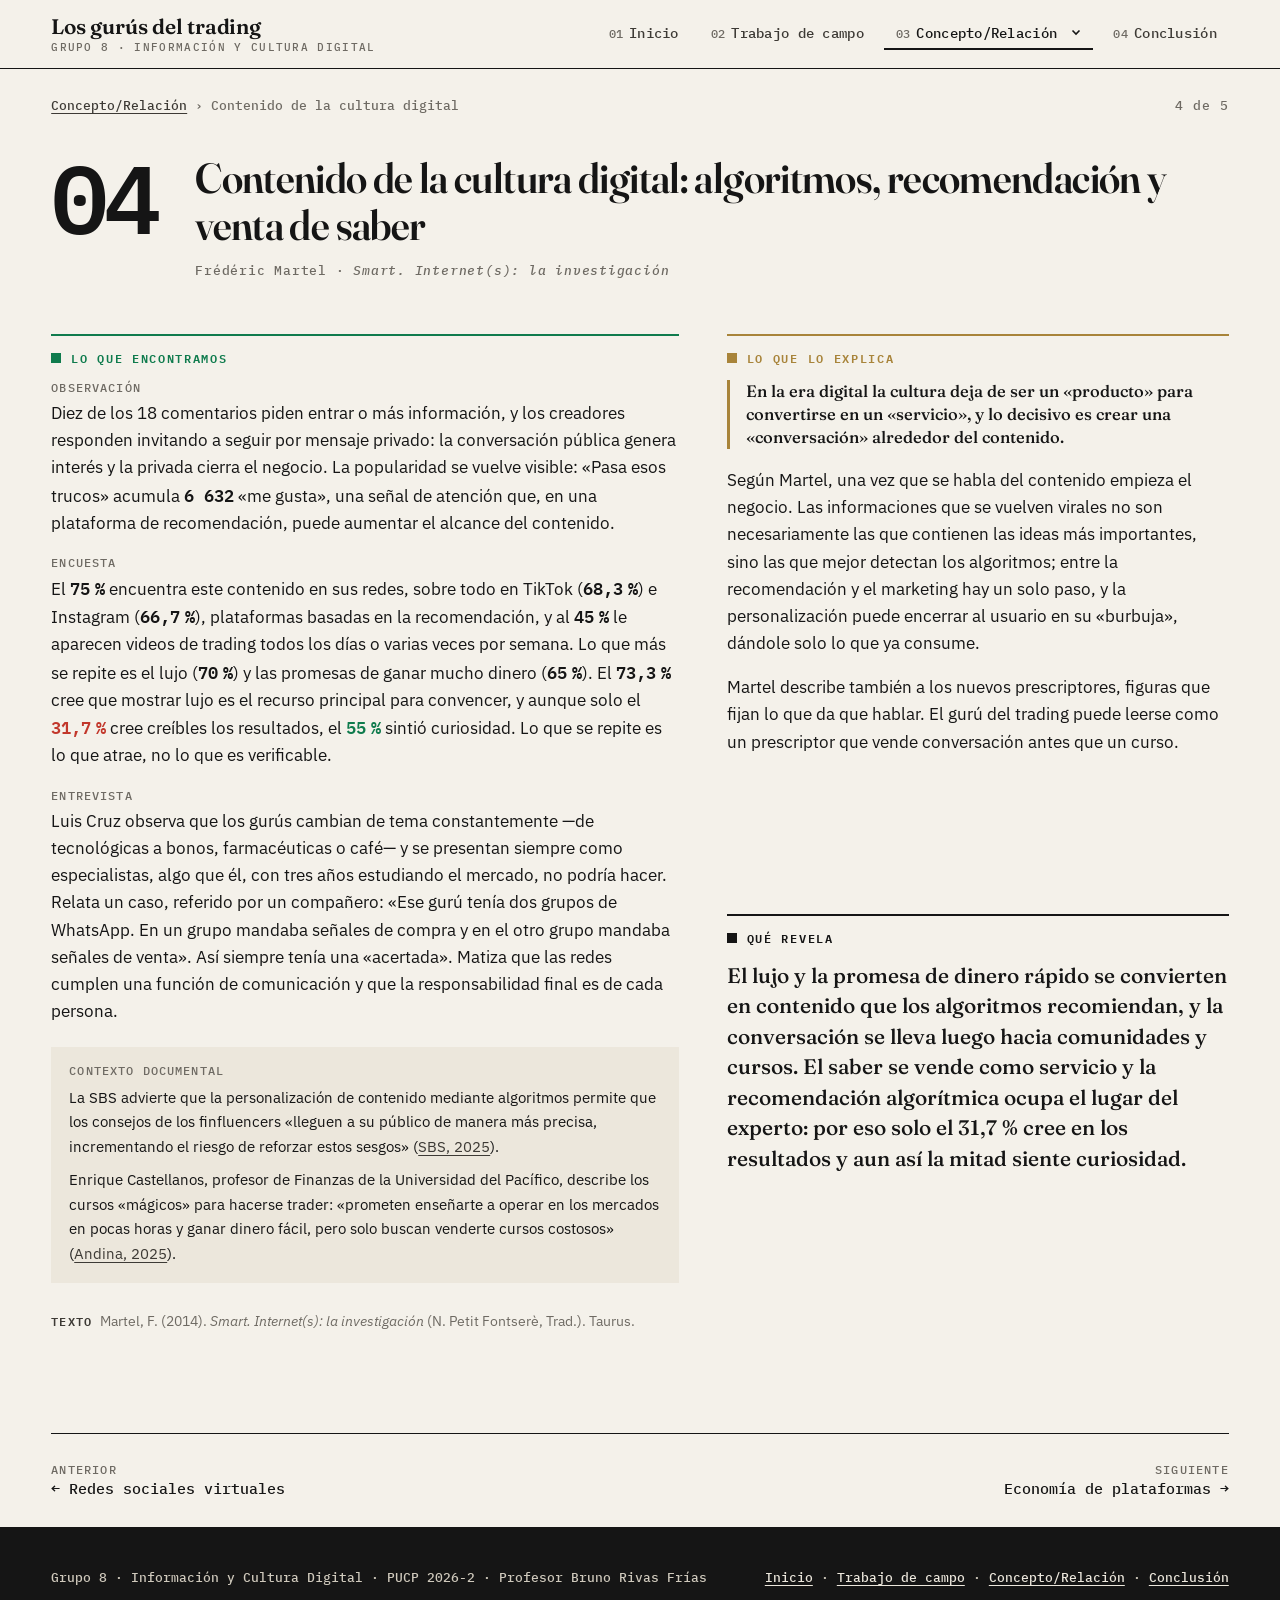
==== concepto-contenido-digital.html @ fb27502b "Estructura de la referencia: Concepto/Relación con subpáginas, orden observación-encuesta-entrevista" ====
<!doctype html>
<html lang="es">
<head>
<meta charset="utf-8">
<meta name="viewport" content="width=device-width, initial-scale=1">
<title>Contenido de la cultura digital · Concepto/Relación · Los gurús del trading</title>
<meta name="description" content="Contenido de la cultura digital: algoritmos, recomendación y venta de saber. Relación entre el trabajo de campo y el texto de Martel.">
<meta name="robots" content="noindex, nofollow">
<link rel="icon" href="data:image/svg+xml,<svg xmlns='http://www.w3.org/2000/svg' viewBox='0 0 32 32'><rect width='32' height='32' fill='%23151515'/><path d='M6 22l6-7 5 4 9-11' stroke='%234FC48A' stroke-width='3' fill='none'/></svg>">
<link rel="preconnect" href="https://fonts.googleapis.com">
<link rel="preconnect" href="https://fonts.gstatic.com" crossorigin>
<link href="https://fonts.googleapis.com/css2?family=Fraunces:ital,opsz,wght@0,9..144,500;0,9..144,600;1,9..144,500&family=IBM+Plex+Mono:wght@500;600&family=IBM+Plex+Sans:wght@400;600&display=swap" rel="stylesheet">
<link rel="stylesheet" href="estilos.css">
</head>
<body>
<a class="saltar" href="#contenido">Saltar al contenido</a>

<header class="cabecera">
  <div class="cabecera__fila">
    <a class="marca" href="index.html">Los gurús del trading<span>Grupo 8 · Información y Cultura Digital</span></a>
    <button class="boton-menu" aria-expanded="false" aria-controls="menu">Menú</button>
    <nav aria-label="Secciones">
      <ul class="menu" id="menu">
        <li><a href="index.html"><small>01</small>Inicio</a></li>
        <li><a href="trabajo-de-campo.html"><small>02</small>Trabajo de campo</a></li>
        <li class="tiene-sub"><a href="conceptos.html" aria-current="page"><small>03</small>Concepto/Relación <svg class="flechita" width="10" height="10" viewBox="0 0 10 10" aria-hidden="true"><path d="M1.5 3.5 5 7l3.5-3.5" fill="none" stroke="currentColor" stroke-width="1.6"/></svg></a>
          <ul class="submenu" aria-label="Conceptos">
            <li><a href="concepto-cultura-digital.html"><small>01</small>Cultura digital</a></li>
            <li><a href="concepto-identidad-digital.html"><small>02</small>Identidad digital</a></li>
            <li><a href="concepto-redes-sociales-virtuales.html"><small>03</small>Redes sociales virtuales</a></li>
            <li><a href="concepto-contenido-digital.html" aria-current="page"><small>04</small>Contenido de la cultura digital</a></li>
            <li><a href="concepto-economia-de-plataformas.html"><small>05</small>Economía de plataformas</a></li>
          </ul>
        </li>
        <li><a href="conclusiones.html"><small>04</small>Conclusión</a></li>
      </ul>
    </nav>
  </div>
</header>

<main id="contenido">
  <div class="envoltura">
    <nav class="miga" aria-label="Ruta"><a href="conceptos.html">Concepto/Relación</a> <span aria-hidden="true">›</span> <span>Contenido de la cultura digital</span> <span class="miga__n">4 de 5</span></nav>
  </div>
  <article class="concepto concepto--pagina" id="contenido-digital">
    <div class="envoltura">
      <header class="concepto__cabeza">
        <span class="concepto__n">04</span>
        <div>
          <h2>Contenido de la cultura digital: algoritmos, recomendación y venta de saber</h2>
          <p class="autor">Frédéric Martel · <i>Smart. Internet(s): la investigación</i></p>
        </div>
      </header>
      <div class="tres">
        <section class="encontramos aparece">
          <h4>Lo que encontramos</h4>
          <p class="dato"><span class="tipo">Observación</span>Diez de los 18 comentarios piden entrar o más información, y los creadores responden invitando a seguir por mensaje privado: la conversación pública genera interés y la privada cierra el negocio. La popularidad se vuelve visible: «Pasa esos trucos» acumula <span class="cifra">6 632</span> «me gusta», una señal de atención que, en una plataforma de recomendación, puede aumentar el alcance del contenido.</p>
          <p class="dato"><span class="tipo">Encuesta</span>El <span class="cifra">75&#8239;%</span> encuentra este contenido en sus redes, sobre todo en TikTok (<span class="cifra">68,3&#8239;%</span>) e Instagram (<span class="cifra">66,7&#8239;%</span>), plataformas basadas en la recomendación, y al <span class="cifra">45&#8239;%</span> le aparecen videos de trading todos los días o varias veces por semana. Lo que más se repite es el lujo (<span class="cifra">70&#8239;%</span>) y las promesas de ganar mucho dinero (<span class="cifra">65&#8239;%</span>). El <span class="cifra">73,3&#8239;%</span> cree que mostrar lujo es el recurso principal para convencer, y aunque solo el <span class="cifra cifra--r">31,7&#8239;%</span> cree creíbles los resultados, el <span class="cifra cifra--v">55&#8239;%</span> sintió curiosidad. Lo que se repite es lo que atrae, no lo que es verificable.</p>
          <p class="dato"><span class="tipo">Entrevista</span>Luis Cruz observa que los gurús cambian de tema constantemente —de tecnológicas a bonos, farmacéuticas o café— y se presentan siempre como especialistas, algo que él, con tres años estudiando el mercado, no podría hacer. Relata un caso, referido por un compañero: «Ese gurú tenía dos grupos de WhatsApp. En un grupo mandaba señales de compra y en el otro grupo mandaba señales de venta». Así siempre tenía una «acertada». Matiza que las redes cumplen una función de comunicación y que la responsabilidad final es de cada persona.</p>
          <div class="casos">
            <span class="tipo">Contexto documental</span>
            <p>La SBS advierte que la personalización de contenido mediante algoritmos permite que los consejos de los finfluencers «lleguen a su público de manera más precisa, incrementando el riesgo de reforzar estos sesgos» (<a href="https://www.sbs.gob.pe/boletin/detalleboletin/idbulletin/2353" target="_blank" rel="noopener">SBS, 2025</a>).</p>
            <p>Enrique Castellanos, profesor de Finanzas de la Universidad del Pacífico, describe los cursos «mágicos» para hacerse trader: «prometen enseñarte a operar en los mercados en pocas horas y ganar dinero fácil, pero solo buscan venderte cursos costosos» (<a href="https://andina.pe/agencia/noticia-cuidado-las-promesas-dinero-facil-como-reconocer-y-evitar-estafas-financieras-1019985.aspx" target="_blank" rel="noopener">Andina, 2025</a>).</p>
          </div>
        </section>
        <section class="explica aparece">
          <h4>Lo que lo explica</h4>
          <p class="destacado">En la era digital la cultura deja de ser un «producto» para convertirse en un «servicio», y lo decisivo es crear una «conversación» alrededor del contenido.</p>
          <p>Según Martel, una vez que se habla del contenido empieza el negocio. Las informaciones que se vuelven virales no son necesariamente las que contienen las ideas más importantes, sino las que mejor detectan los algoritmos; entre la recomendación y el marketing hay un solo paso, y la personalización puede encerrar al usuario en su «burbuja», dándole solo lo que ya consume.</p>
          <p>Martel describe también a los nuevos prescriptores, figuras que fijan lo que da que hablar. El gurú del trading puede leerse como un prescriptor que vende conversación antes que un curso.</p>
        </section>
        <section class="revela aparece">
          <h4>Qué revela</h4>
          <p>El lujo y la promesa de dinero rápido se convierten en contenido que los algoritmos recomiendan, y la conversación se lleva luego hacia comunidades y cursos. El saber se vende como servicio y la recomendación algorítmica ocupa el lugar del experto: por eso solo el 31,7 % cree en los resultados y aun así la mitad siente curiosidad.</p>
        </section>
      </div>
      <p class="ref"><b>Texto</b>Martel, F. (2014). <i>Smart. Internet(s): la investigación</i> (N. Petit Fontserè, Trad.). Taurus.</p>
    </div>
  </article>

  <div class="envoltura">
    <nav class="siguiente" aria-label="Páginas">
      <a href="concepto-redes-sociales-virtuales.html"><small>Anterior</small>← Redes sociales virtuales</a>
      <a href="concepto-economia-de-plataformas.html" style="text-align:right"><small>Siguiente</small>Economía de plataformas →</a>
    </nav>
  </div>
</main>
<footer class="pie">
  <div class="envoltura">
    <span>Grupo 8 · Información y Cultura Digital · PUCP 2026-2 · Profesor Bruno Rivas Frías</span>
    <span><a href="index.html">Inicio</a> · <a href="trabajo-de-campo.html">Trabajo de campo</a> · <a href="conceptos.html">Concepto/Relación</a> · <a href="conclusiones.html">Conclusión</a></span>
  </div>
</footer>
<script src="app.js"></script>
</body>
</html>
---- estilos.css ----
/* Los gurús del trading · Grupo 8 · Información y Cultura Digital (PUCP, 2026-2) */

:root {
  --papel: #F4F1EA;
  --papel-2: #ECE7DC;
  --tinta: #151515;
  --tinta-2: #3D3A35;
  --gris: #6E6A63;
  --linea: #D6CFC2;
  --verde: #0F7B4D;
  --rojo: #C2372B;
  --dorado: #A8843A;
  --noche: #0F1110;
  --noche-2: #1A1D1B;
  --noche-linea: #2C302D;
  --barra: #8F8574;
  --serif: "Fraunces", Georgia, "Times New Roman", serif;
  --sans: "IBM Plex Sans", "Segoe UI", system-ui, sans-serif;
  --mono: "IBM Plex Mono", ui-monospace, Consolas, monospace;
  --ancho: 1520px;
  --margen: clamp(16px, 4vw, 72px);
  --texto: 68ch;
}

* { box-sizing: border-box; }
html { scroll-behavior: smooth; -webkit-text-size-adjust: 100%; }
body {
  margin: 0;
  background: var(--papel);
  color: var(--tinta);
  font: 400 18px/1.65 var(--sans);
  text-rendering: optimizeLegibility;
}
img, video { max-width: 100%; display: block; }
a { color: inherit; text-decoration-thickness: 1px; text-underline-offset: 3px; }
a:hover { color: var(--verde); }
:focus-visible { outline: 2px solid var(--verde); outline-offset: 3px; }

.envoltura { width: min(var(--ancho), 100% - 2 * var(--margen)); margin-inline: auto; }
.saltar { position: absolute; left: -999px; top: 0; background: var(--tinta); color: var(--papel); padding: 8px 12px; z-index: 50; }
.saltar:focus { left: 8px; }

/* ---------- Cinta de cotizaciones ---------- */
.cinta {
  background: var(--noche);
  color: #E9E4D8;
  font: 500 13px/1 var(--mono);
  letter-spacing: .04em;
  overflow: hidden;
  white-space: nowrap;
  border-bottom: 1px solid #000;
}
.cinta__pista { display: inline-flex; padding: 9px 0; animation: correr 60s linear infinite; }
.cinta:hover .cinta__pista { animation-play-state: paused; }
.cinta__item { padding: 0 22px; border-right: 1px solid var(--noche-linea); }
.cinta__item b { font-weight: 600; margin-left: 8px; }
.sube { color: #4FC48A; }
.baja { color: #F07467; }
@keyframes correr { to { transform: translateX(-50%); } }
@media (prefers-reduced-motion: reduce) {
  .cinta__pista { animation: none; }
  html { scroll-behavior: auto; }
}

/* ---------- Cabecera ---------- */
.cabecera { border-bottom: 1px solid var(--tinta); background: var(--papel); position: sticky; top: 0; z-index: 20; }
.cabecera__fila { display: flex; align-items: center; justify-content: space-between; gap: 24px; min-height: 68px; padding-inline: var(--margen); }
.marca { font: 600 21px/1 var(--serif); text-decoration: none; letter-spacing: -.01em; }
.marca span { font: 500 11px/1 var(--mono); letter-spacing: .12em; text-transform: uppercase; color: var(--gris); display: block; margin-top: 5px; }
.menu { display: flex; gap: 8px; list-style: none; margin: 0; padding: 0; }
.menu > li { position: relative; }
.flechita { margin-left: 6px; vertical-align: 1px; }
.tiene-sub:hover .flechita, .tiene-sub:focus-within .flechita { transform: rotate(180deg); }
.submenu {
  display: none; position: absolute; top: 100%; right: 0; min-width: 300px;
  list-style: none; margin: 0; padding: 8px 0;
  background: var(--papel); border: 1px solid var(--tinta); box-shadow: 0 12px 28px rgba(21,21,21,.12); z-index: 30;
}
.tiene-sub:hover .submenu, .tiene-sub:focus-within .submenu { display: block; }
.submenu a { padding: 11px 18px; border-bottom: 0; font-size: 13.5px; white-space: nowrap; }
.submenu a:hover { background: var(--papel-2); }
.submenu a[aria-current="page"] { background: var(--papel-2); font-weight: 600; }
.menu a {
  display: block; padding: 8px 12px; text-decoration: none;
  font: 500 14px/1 var(--mono); letter-spacing: .02em; color: var(--tinta-2);
  border-bottom: 2px solid transparent;
}
.menu a:hover { color: var(--tinta); border-color: var(--linea); }
.menu a[aria-current="page"] { color: var(--tinta); border-color: var(--tinta); }
.menu a small { color: var(--gris); margin-right: 6px; }
.boton-menu { display: none; background: none; border: 1px solid var(--tinta); font: 500 13px/1 var(--mono); padding: 9px 12px; cursor: pointer; color: var(--tinta); }
@media (max-width: 820px) {
  .boton-menu { display: block; }
  .menu { display: none; position: absolute; top: 100%; left: 0; right: 0; flex-direction: column; gap: 0; background: var(--papel); border-bottom: 1px solid var(--tinta); padding: 8px var(--margen) 16px; }
  .submenu { display: block; position: static; min-width: 0; border: 0; box-shadow: none; padding: 0 0 4px 22px; background: none; }
  .submenu a { padding: 9px 0; white-space: normal; }
  .menu.abierto { display: flex; }
  .menu a { padding: 12px 0; font-size: 15px; }
}

/* ---------- Tipografía editorial ---------- */
.antetitulo { font: 500 12px/1.4 var(--mono); letter-spacing: .14em; text-transform: uppercase; color: var(--gris); margin: 0 0 14px; }
h1, h2, h3 { font-family: var(--serif); font-weight: 600; letter-spacing: -.015em; margin: 0; }
h1 { font-size: clamp(36px, 5.4vw, 68px); line-height: 1.04; font-variation-settings: "opsz" 144; }
h2 { font-size: clamp(28px, 3.4vw, 42px); line-height: 1.12; font-variation-settings: "opsz" 96; }
h3 { font-size: 23px; line-height: 1.25; }
p { margin: 0 0 1em; }
.entrada { font-size: 21px; line-height: 1.55; color: var(--tinta-2); max-width: var(--texto); }
.prosa { max-width: var(--texto); }
.prosa p:last-child { margin-bottom: 0; }
.cifra { font-family: var(--mono); font-weight: 600; white-space: nowrap; }
.cifra--v { color: var(--verde); }
.cifra--r { color: var(--rojo); }
q, .cita-texto { quotes: "«" "»"; }
.nota { font-size: 14px; color: var(--gris); line-height: 1.5; }

/* ---------- Secciones ---------- */
.seccion { padding: 72px 0; border-bottom: 1px solid var(--linea); scroll-margin-top: 64px; }
.seccion:last-of-type { border-bottom: 0; }
.seccion__cabeza { display: grid; grid-template-columns: 220px 1fr; gap: 32px; margin-bottom: 40px; align-items: start; }
.seccion__num { font: 500 13px/1.4 var(--mono); letter-spacing: .1em; text-transform: uppercase; color: var(--gris); padding-top: 10px; border-top: 2px solid var(--tinta); }
@media (max-width: 820px) {
  .seccion { padding: 52px 0; }
  .seccion__cabeza { grid-template-columns: 1fr; gap: 12px; margin-bottom: 28px; }
}

/* ---------- Portada ---------- */
.portada { padding: 64px 0 56px; border-bottom: 1px solid var(--tinta); }
.portada h1 { max-width: 21ch; }
.portada h1 em { font-style: italic; color: var(--verde); }
.portada .entrada { margin-top: 28px; }
.titulares { display: grid; grid-template-columns: repeat(3, 1fr); margin-top: 48px; border-top: 1px solid var(--tinta); }
.titular { padding: 22px 24px 4px 0; border-right: 1px solid var(--linea); margin-right: 24px; }
.titular:last-child { border-right: 0; margin-right: 0; }
.titular b { display: block; font: 600 clamp(44px, 6vw, 72px)/1 var(--mono); letter-spacing: -.03em; }
.titular span { display: block; font-size: 15px; line-height: 1.45; color: var(--tinta-2); margin-top: 10px; max-width: 30ch; }
@media (max-width: 720px) {
  .titulares { grid-template-columns: 1fr; }
  .titular { border-right: 0; margin-right: 0; border-bottom: 1px solid var(--linea); padding-bottom: 18px; }
}

/* ---------- Ficha tema · pregunta · caso ---------- */
.ficha { display: grid; grid-template-columns: repeat(3, 1fr); border-top: 1px solid var(--tinta); }
.ficha > div { padding: 20px 24px 0 0; }
.ficha > div + div { padding-left: 24px; border-left: 1px solid var(--linea); }
.ficha dt { font: 500 12px/1 var(--mono); letter-spacing: .14em; text-transform: uppercase; color: var(--gris); margin-bottom: 12px; }
.ficha dd { margin: 0; font-size: 17px; }
.ficha .grande { font: 500 22px/1.35 var(--serif); }
@media (max-width: 820px) {
  .ficha { grid-template-columns: 1fr; }
  .ficha > div + div { padding-left: 0; border-left: 0; border-top: 1px solid var(--linea); margin-top: 20px; }
}

/* ---------- Índice de la web ---------- */
.indice { list-style: none; margin: 0; padding: 0; border-top: 1px solid var(--tinta); }
.indice li { border-bottom: 1px solid var(--linea); }
.indice a { display: grid; grid-template-columns: 64px 1fr auto; gap: 16px; align-items: baseline; padding: 22px 0; text-decoration: none; }
.indice a:hover h3 { text-decoration: underline; text-decoration-thickness: 1px; }
.indice .n { font: 500 14px/1 var(--mono); color: var(--gris); }
.indice p { margin: 6px 0 0; color: var(--tinta-2); font-size: 16px; }
.indice .flecha { font: 500 20px/1 var(--mono); }

/* ---------- Franja oscura ---------- */
.oscuro { background: var(--noche); color: #ECE7DC; border-bottom: 0; }
.oscuro .antetitulo, .oscuro .seccion__num, .oscuro .nota { color: #9C978C; }
.oscuro .seccion__num { border-top-color: #ECE7DC; }
.oscuro a:hover { color: #4FC48A; }

/* ---------- Video ---------- */
.video { position: relative; background: #000; border: 1px solid var(--noche-linea); }
.video video { width: 100%; aspect-ratio: 16 / 9; background: #000; }
a.video { position: relative; }
a.video::after {
  content: "▶  Ver la entrevista"; position: absolute; left: 24px; bottom: 24px;
  font: 600 14px/1 var(--mono); letter-spacing: .04em; color: var(--noche);
  background: #4FC48A; padding: 14px 18px; transition: transform 160ms;
}
a.video:hover::after { transform: translateY(-2px); }
.video__pie { display: flex; flex-wrap: wrap; justify-content: space-between; gap: 8px 24px; font: 500 13px/1.5 var(--mono); color: #9C978C; margin-top: 12px; }

/* ---------- Metodología ---------- */
.metodo { display: grid; grid-template-columns: repeat(3, 1fr); border-top: 1px solid var(--tinta); }
.metodo article { padding: 22px 24px 0 0; }
.metodo article + article { padding-left: 24px; border-left: 1px solid var(--linea); }
.metodo h3 { margin-bottom: 10px; }
.metodo dl { margin: 14px 0 0; display: grid; grid-template-columns: auto 1fr; gap: 6px 14px; font-size: 15px; }
.metodo dt { font: 500 12px/1.9 var(--mono); letter-spacing: .08em; text-transform: uppercase; color: var(--gris); }
.metodo dd { margin: 0; }
.metodo .grande { font: 600 46px/1 var(--mono); letter-spacing: -.03em; display: block; margin: 4px 0 8px; }
@media (max-width: 900px) {
  .metodo { grid-template-columns: 1fr; }
  .metodo article + article { padding-left: 0; border-left: 0; border-top: 1px solid var(--linea); margin-top: 24px; }
}

/* ---------- Gráficos de la encuesta ---------- */
.graficos { display: grid; grid-template-columns: repeat(2, 1fr); gap: 0 48px; }
@media (max-width: 900px) { .graficos { grid-template-columns: 1fr; } }
.grafico { border-top: 1px solid var(--tinta); padding: 18px 0 34px; margin: 0; }
.grafico h3 { font: 600 19px/1.35 var(--serif); margin-bottom: 4px; }
.grafico .pregunta-n { font: 500 12px/1 var(--mono); letter-spacing: .1em; color: var(--gris); display: block; margin-bottom: 8px; }
.grafico .meta { font: 500 12px/1.4 var(--mono); color: var(--gris); margin: 0 0 16px; }
.filas { list-style: none; margin: 0; padding: 0; }
.fila { display: grid; grid-template-columns: minmax(120px, 38%) 1fr 104px; gap: 12px; align-items: center; padding: 5px 0; position: relative; cursor: default; }
.fila__etiqueta { font-size: 14.5px; line-height: 1.3; color: var(--tinta-2); }
.fila__pista { height: 14px; position: relative; }
.fila__barra {
  position: absolute; inset: 0 auto 0 0; width: 0;
  background: var(--barra); border-radius: 0 4px 4px 0;
  transition: width 900ms cubic-bezier(.2,.7,.2,1);
}
.fila--destacada .fila__barra { background: var(--tinta); }
.fila--destacada .fila__etiqueta { color: var(--tinta); font-weight: 600; }
.fila__valor { font: 500 13.5px/1 var(--mono); text-align: right; color: var(--tinta-2); white-space: nowrap; }
.fila--destacada .fila__valor { color: var(--tinta); font-weight: 600; }
.fila:hover .fila__barra { filter: brightness(1.15); }
.fila:hover { background: linear-gradient(90deg, transparent, rgba(21,21,21,.04) 40%, transparent); }
@media (prefers-reduced-motion: reduce) { .fila__barra { transition: none; } }
@media (max-width: 520px) {
  .fila { grid-template-columns: 1fr 88px; gap: 4px 10px; }
  .fila__etiqueta { grid-column: 1 / -1; }
}
.hallazgo { margin: 16px 0 0; font-size: 15.5px; line-height: 1.5; padding-left: 14px; border-left: 3px solid var(--verde); }
.hallazgo--r { border-left-color: var(--rojo); }
.original { margin-top: 14px; }
.original summary { font: 500 12.5px/1 var(--mono); color: var(--gris); cursor: pointer; list-style: none; display: inline-block; padding: 6px 0; border-bottom: 1px dashed var(--gris); }
.original summary::-webkit-details-marker { display: none; }
.original summary:hover { color: var(--tinta); border-color: var(--tinta); }
.original img { margin-top: 12px; border: 1px solid var(--linea); background: #fff; }

.globo {
  position: fixed; z-index: 40; pointer-events: none;
  background: var(--tinta); color: var(--papel);
  font: 500 12.5px/1.4 var(--mono); padding: 8px 10px;
  max-width: 260px; opacity: 0; transition: opacity 120ms;
}
.globo.visible { opacity: 1; }

/* ---------- Muro de observación (feed) ---------- */
.muro { display: grid; grid-template-columns: repeat(3, 1fr); gap: 28px; }
@media (max-width: 900px) {
  .muro { grid-template-columns: repeat(3, 78%); overflow-x: auto; scroll-snap-type: x mandatory; padding-bottom: 12px; }
  .muro figure { scroll-snap-align: start; }
}
.muro figure { margin: 0; }
.telefono { border: 1px solid var(--noche-linea); border-radius: 22px; overflow: hidden; background: #000; padding: 6px; }
.telefono img { border-radius: 17px; width: 100%; }
.muro figcaption { margin-top: 14px; }
.muro figcaption b { display: block; font: 600 17px/1.3 var(--serif); color: #F4F1EA; }
.muro figcaption span { display: block; margin-top: 4px; font: 500 12.5px/1.55 var(--mono); color: #9C978C; }

.codigos { margin-top: 56px; display: grid; grid-template-columns: 1fr 1fr; gap: 48px; align-items: start; }
@media (max-width: 900px) { .codigos { grid-template-columns: 1fr; } }
.oscuro .grafico { border-top-color: #ECE7DC; }
.oscuro .fila__etiqueta, .oscuro .fila__valor { color: #CFC9BC; }
.oscuro .fila__barra { background: #5E594F; }
.oscuro .fila--destacada .fila__barra { background: #ECE7DC; }
.oscuro .fila--destacada .fila__etiqueta, .oscuro .fila--destacada .fila__valor { color: #fff; }

/* Cadena: del comentario público al mensaje privado */
.cadena { list-style: none; margin: 0; padding: 0; counter-reset: paso; }
.cadena li { position: relative; padding: 0 0 26px 52px; counter-increment: paso; }
.cadena li::before {
  content: counter(paso, decimal-leading-zero);
  position: absolute; left: 0; top: 0; width: 36px; height: 36px;
  display: grid; place-items: center;
  font: 600 13px/1 var(--mono); border: 1px solid #ECE7DC; color: #ECE7DC; background: var(--noche);
}
.cadena li::after { content: ""; position: absolute; left: 18px; top: 36px; bottom: 0; width: 1px; background: #4A4E4B; }
.cadena li:last-child::after { display: none; }
.cadena b { display: block; font: 600 17px/1.3 var(--serif); color: #fff; margin-bottom: 6px; padding-top: 6px; }
.cadena p { margin: 0; font-size: 15.5px; color: #CFC9BC; }
.burbuja {
  display: inline-block; margin-top: 8px; padding: 8px 12px; border-radius: 14px;
  background: var(--noche-2); border: 1px solid var(--noche-linea);
  font-size: 14.5px; color: #F4F1EA;
}
.burbuja small { display: block; font: 500 11px/1.4 var(--mono); color: #8E897F; margin-top: 3px; }
.burbuja--autor { border-color: #3D6B55; }

.transcrito {
  border: 1px dashed #5E594F; padding: 18px 20px; margin-top: 8px;
  display: grid; grid-template-columns: 1fr auto; gap: 6px 16px; align-items: end;
}
.transcrito .t { font: 500 22px/1.3 var(--serif); color: #fff; }
.transcrito .m { font: 600 30px/1 var(--mono); color: #4FC48A; text-align: right; }
.transcrito .m small { display: block; font: 500 11px/1.4 var(--mono); color: #9C978C; }
.transcrito .e { grid-column: 1 / -1; font: 500 12px/1.5 var(--mono); color: #9C978C; }

/* ---------- Entrevista ---------- */
.entrevista { display: grid; grid-template-columns: 1.6fr 1fr; gap: 40px; align-items: start; }
@media (max-width: 900px) { .entrevista { grid-template-columns: 1fr; } }
.perfil { border-top: 2px solid var(--tinta); padding-top: 16px; }
.perfil h3 { font-size: 26px; }
.perfil .rol { font: 500 13px/1.5 var(--mono); color: var(--gris); margin: 6px 0 14px; }
.citas { display: grid; grid-template-columns: repeat(2, 1fr); gap: 0 48px; margin-top: 48px; }
.citas blockquote { margin: 0; padding: 22px 0 28px; border-top: 1px solid var(--tinta); }
.citas p { font: 500 20px/1.4 var(--serif); margin-bottom: 10px; }
.citas footer { font: 500 12.5px/1.4 var(--mono); color: var(--gris); }
@media (max-width: 900px) {
  .citas { grid-template-columns: 1fr; }
}

/* ---------- Fuentes documentales ---------- */
.fuentes { list-style: none; margin: 0; padding: 0; border-top: 1px solid var(--tinta); }
.fuentes li { display: grid; grid-template-columns: 200px 1fr; gap: 24px; padding: 18px 0; border-bottom: 1px solid var(--linea); }
.fuentes .quien { font: 600 13px/1.5 var(--mono); }
.fuentes .quien span { display: block; font-weight: 500; color: var(--gris); }
.fuentes p { margin: 0 0 4px; }
.fuentes a { font: 500 13px/1.4 var(--mono); color: var(--gris); }
@media (max-width: 720px) { .fuentes li { grid-template-columns: 1fr; gap: 6px; } }

/* ---------- Conceptos ---------- */
.aviso-orden {
  display: grid; grid-template-columns: repeat(3, 1fr); border: 1px solid var(--tinta); margin-top: 36px;
}
.aviso-orden div { padding: 18px 20px; }
.aviso-orden div + div { border-left: 1px solid var(--tinta); }
.aviso-orden b { font: 600 12px/1 var(--mono); letter-spacing: .12em; text-transform: uppercase; display: block; margin-bottom: 8px; }
.aviso-orden span { font-size: 15.5px; color: var(--tinta-2); }
@media (max-width: 720px) {
  .aviso-orden { grid-template-columns: 1fr; }
  .aviso-orden div + div { border-left: 0; border-top: 1px solid var(--tinta); }
}
.saltos { display: flex; flex-wrap: wrap; gap: 8px; margin-top: 28px; }
.saltos a { font: 500 13px/1 var(--mono); padding: 10px 12px; border: 1px solid var(--linea); text-decoration: none; background: var(--papel); }
.saltos a:hover { border-color: var(--tinta); color: var(--tinta); }

.concepto { padding: 80px 0; border-bottom: 1px solid var(--tinta); scroll-margin-top: 72px; }
.concepto__cabeza { display: grid; grid-template-columns: 120px 1fr; gap: 24px; margin-bottom: 40px; }
.concepto__n { font: 600 clamp(56px, 8vw, 96px)/.85 var(--mono); letter-spacing: -.05em; color: var(--tinta); }
.concepto__cabeza .autor { font: 500 13px/1.5 var(--mono); letter-spacing: .06em; color: var(--gris); margin-top: 12px; }
@media (max-width: 720px) { .concepto__cabeza { grid-template-columns: 1fr; gap: 8px; } }
.tres { display: grid; grid-template-columns: 1.25fr 1fr; gap: 0 48px; }
.tres > section { padding-top: 16px; }
.tres h4 { font: 600 12px/1 var(--mono); letter-spacing: .14em; text-transform: uppercase; margin: 0 0 16px; display: flex; align-items: center; gap: 10px; }
.tres h4::before { content: ""; width: 10px; height: 10px; background: currentColor; }
.encontramos h4 { color: var(--verde); }
.explica h4 { color: var(--dorado); }
.encontramos { grid-row: span 2; border-top: 2px solid var(--verde); }
.explica { border-top: 2px solid var(--dorado); }
.revela { border-top: 2px solid var(--tinta); margin-top: 32px; }
@media (max-width: 900px) {
  .tres { grid-template-columns: 1fr; }
  .encontramos { grid-row: auto; }
  .explica { margin-top: 32px; }
}
.dato { margin: 0 0 18px; font-size: 16.5px; }
.dato .tipo { display: block; font: 500 11.5px/1.4 var(--mono); letter-spacing: .1em; text-transform: uppercase; color: var(--gris); margin-bottom: 4px; }
.explica p { font-size: 16.5px; }
.destacado { font: 500 21px/1.4 var(--serif); border-left: 3px solid var(--dorado); padding-left: 16px; margin: 0 0 18px; }
.revela p { font: 500 21px/1.45 var(--serif); margin: 0; }
.ref { margin-top: 28px; font-size: 13.5px; color: var(--gris); line-height: 1.5; }
.ref b { font: 600 11.5px/1 var(--mono); letter-spacing: .1em; text-transform: uppercase; margin-right: 8px; color: var(--tinta-2); }
.casos { margin-top: 22px; padding: 16px 18px; background: var(--papel-2); font-size: 15px; }
.casos .tipo { display: block; font: 500 11.5px/1.4 var(--mono); letter-spacing: .1em; text-transform: uppercase; color: var(--gris); margin-bottom: 6px; }
.casos p { margin: 0 0 8px; }
.casos p:last-child { margin: 0; }
.casos a { color: var(--tinta-2); }

/* ---------- Conclusiones ---------- */
.conclusion p { font-size: 19px; }
.conclusion p:first-of-type::first-letter { font: 600 64px/.8 var(--serif); float: left; margin: 8px 10px 0 0; }
.limites { list-style: none; padding: 0; margin: 0; border-top: 1px solid var(--tinta); }
.limites li { padding: 14px 0 14px 32px; border-bottom: 1px solid var(--linea); position: relative; }
.limites li::before { content: "—"; position: absolute; left: 0; font-family: var(--mono); color: var(--gris); }
.biblio { list-style: none; padding: 0; margin: 0; }
.biblio li { padding-left: 2em; text-indent: -2em; margin-bottom: 12px; font-size: 16px; }
.biblio-t { margin: 32px 0 14px; font-size: 18px; }
.biblio-t:first-child { margin-top: 0; }

/* ---------- Equipo y pie ---------- */
.equipo { columns: 2; column-gap: 48px; list-style: none; padding: 0; margin: 0; }
.equipo li { padding: 10px 0; border-bottom: 1px solid var(--linea); break-inside: avoid; font-size: 17px; }
@media (max-width: 600px) { .equipo { columns: 1; } }
.pie { background: var(--tinta); color: #CFC9BC; padding: 40px 0; font: 500 13px/1.7 var(--mono); }
.pie .envoltura { display: flex; flex-wrap: wrap; justify-content: space-between; gap: 16px; }
.pie a { color: #ECE7DC; }
.siguiente { display: flex; justify-content: space-between; gap: 16px; padding: 28px 0; border-top: 1px solid var(--tinta); margin-top: 8px; }
.siguiente a { font: 500 15px/1.4 var(--mono); text-decoration: none; }
.siguiente a:hover { text-decoration: underline; }
.siguiente small { display: block; color: var(--gris); font-size: 12px; letter-spacing: .1em; text-transform: uppercase; }

/* Aparición al hacer scroll */
.aparece { opacity: 0; transform: translateY(14px); transition: opacity 700ms ease, transform 700ms ease; }
.aparece.visto { opacity: 1; transform: none; }
@media (prefers-reduced-motion: reduce) { .aparece { opacity: 1; transform: none; transition: none; } }

/* ---------- Estructura según la referencia (23 nov) ---------- */
.seccion--ficha .seccion__cabeza { padding-bottom: 32px; margin-bottom: 32px; border-bottom: 1px solid var(--linea); }
.seccion--ficha .seccion__cabeza:last-child { border-bottom: 0; padding-bottom: 0; }
.ficha-texto { margin: 0; font-size: 19px; line-height: 1.6; max-width: 72ch; }
.ficha-texto--grande { font: 500 clamp(24px, 2.6vw, 32px)/1.3 var(--serif); max-width: 34ch; }
.sintesis { margin-top: 16px; padding: 28px 0 0; border-top: 2px solid var(--tinta); display: grid; grid-template-columns: 220px 1fr; gap: 32px; }
.sintesis p:last-child { margin: 0; font: 500 21px/1.5 var(--serif); max-width: 62ch; }
@media (max-width: 820px) { .sintesis { grid-template-columns: 1fr; gap: 10px; } }
.miga { padding: 28px 0 0; font: 500 13px/1.4 var(--mono); color: var(--gris); display: flex; flex-wrap: wrap; gap: 8px; align-items: baseline; }
.miga a { color: var(--tinta-2); }
.miga__n { margin-left: auto; letter-spacing: .08em; }
.concepto--pagina { padding-top: 40px; border-bottom: 0; }
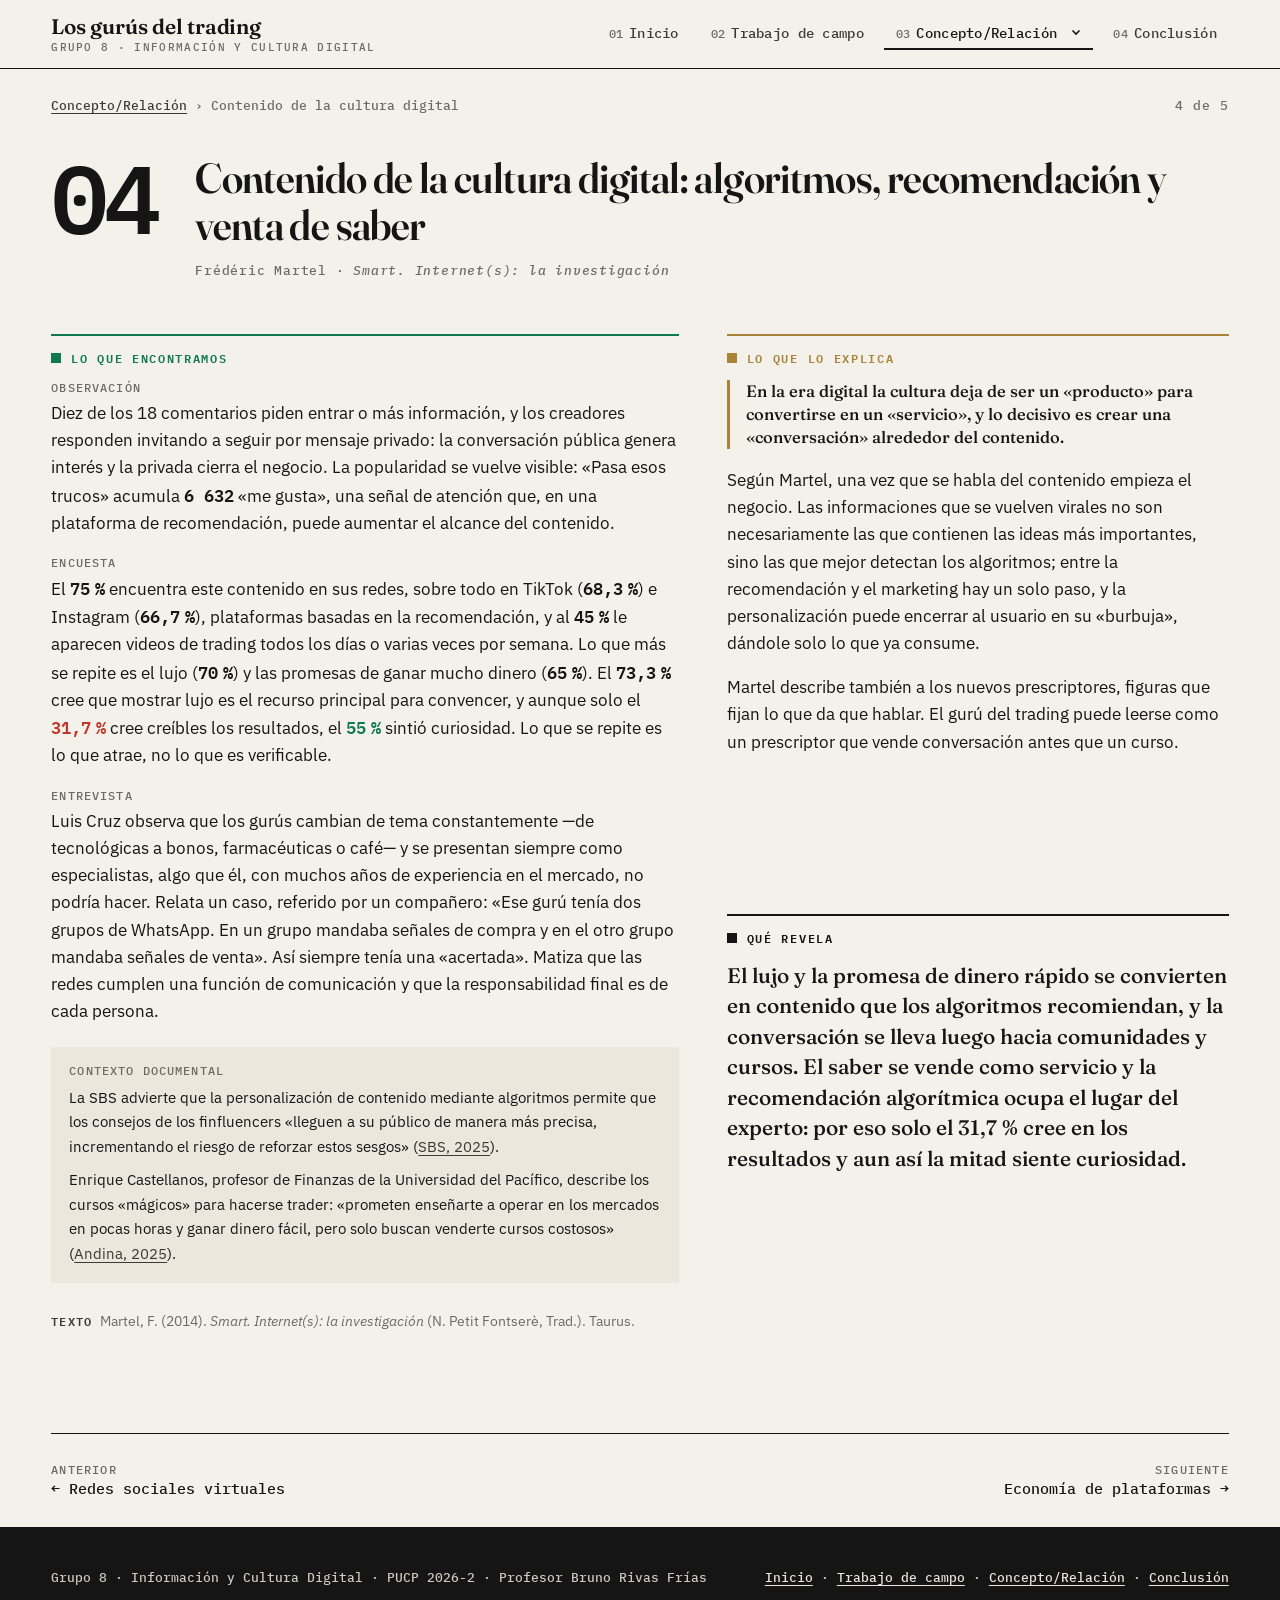
==== commit 57f90d22: "Experiencia del entrevistado sin cifra concreta" ====
--- a/concepto-contenido-digital.html
+++ b/concepto-contenido-digital.html
@@ -56,7 +56,7 @@
           <h4>Lo que encontramos</h4>
           <p class="dato"><span class="tipo">Observación</span>Diez de los 18 comentarios piden entrar o más información, y los creadores responden invitando a seguir por mensaje privado: la conversación pública genera interés y la privada cierra el negocio. La popularidad se vuelve visible: «Pasa esos trucos» acumula <span class="cifra">6 632</span> «me gusta», una señal de atención que, en una plataforma de recomendación, puede aumentar el alcance del contenido.</p>
           <p class="dato"><span class="tipo">Encuesta</span>El <span class="cifra">75&#8239;%</span> encuentra este contenido en sus redes, sobre todo en TikTok (<span class="cifra">68,3&#8239;%</span>) e Instagram (<span class="cifra">66,7&#8239;%</span>), plataformas basadas en la recomendación, y al <span class="cifra">45&#8239;%</span> le aparecen videos de trading todos los días o varias veces por semana. Lo que más se repite es el lujo (<span class="cifra">70&#8239;%</span>) y las promesas de ganar mucho dinero (<span class="cifra">65&#8239;%</span>). El <span class="cifra">73,3&#8239;%</span> cree que mostrar lujo es el recurso principal para convencer, y aunque solo el <span class="cifra cifra--r">31,7&#8239;%</span> cree creíbles los resultados, el <span class="cifra cifra--v">55&#8239;%</span> sintió curiosidad. Lo que se repite es lo que atrae, no lo que es verificable.</p>
-          <p class="dato"><span class="tipo">Entrevista</span>Luis Cruz observa que los gurús cambian de tema constantemente —de tecnológicas a bonos, farmacéuticas o café— y se presentan siempre como especialistas, algo que él, con tres años estudiando el mercado, no podría hacer. Relata un caso, referido por un compañero: «Ese gurú tenía dos grupos de WhatsApp. En un grupo mandaba señales de compra y en el otro grupo mandaba señales de venta». Así siempre tenía una «acertada». Matiza que las redes cumplen una función de comunicación y que la responsabilidad final es de cada persona.</p>
+          <p class="dato"><span class="tipo">Entrevista</span>Luis Cruz observa que los gurús cambian de tema constantemente —de tecnológicas a bonos, farmacéuticas o café— y se presentan siempre como especialistas, algo que él, con muchos años de experiencia en el mercado, no podría hacer. Relata un caso, referido por un compañero: «Ese gurú tenía dos grupos de WhatsApp. En un grupo mandaba señales de compra y en el otro grupo mandaba señales de venta». Así siempre tenía una «acertada». Matiza que las redes cumplen una función de comunicación y que la responsabilidad final es de cada persona.</p>
           <div class="casos">
             <span class="tipo">Contexto documental</span>
             <p>La SBS advierte que la personalización de contenido mediante algoritmos permite que los consejos de los finfluencers «lleguen a su público de manera más precisa, incrementando el riesgo de reforzar estos sesgos» (<a href="https://www.sbs.gob.pe/boletin/detalleboletin/idbulletin/2353" target="_blank" rel="noopener">SBS, 2025</a>).</p>
--- a/estilos.css
+++ b/estilos.css
@@ -170,6 +170,7 @@
 .video { position: relative; background: #000; border: 1px solid var(--noche-linea); }
 .video video { width: 100%; aspect-ratio: 16 / 9; background: #000; }
 a.video { position: relative; }
+a.video img { width: 100%; height: auto; }
 a.video::after {
   content: "▶  Ver la entrevista"; position: absolute; left: 24px; bottom: 24px;
   font: 600 14px/1 var(--mono); letter-spacing: .04em; color: var(--noche);
